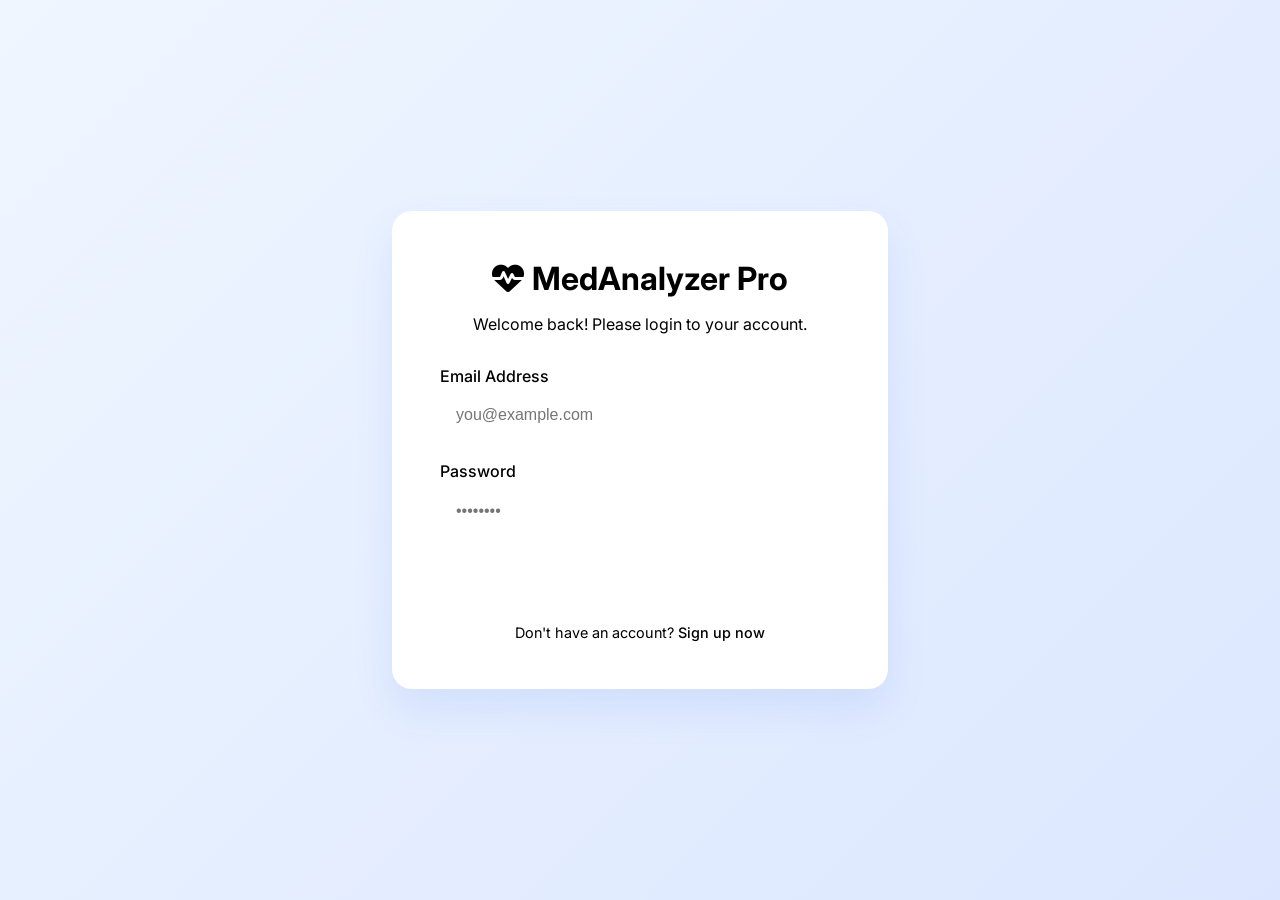
==== frontend/static/login.html @ 6c2210d1 "Initial commit: Removed OTP and added DB fallback" ====
<!DOCTYPE html>
<html lang="en">
<head>
    <meta charset="UTF-8">
    <meta name="viewport" content="width=device-width, initial-scale=1.0">
    <title>Login | MedAnalyzer Pro</title>
    <link rel="stylesheet" href="/static/style.css?v=3">
    <link href="https://fonts.googleapis.com/css2?family=Inter:wght@300;400;500;600;700&display=swap" rel="stylesheet">
    <link rel="stylesheet" href="https://cdnjs.cloudflare.com/ajax/libs/font-awesome/6.4.0/css/all.min.css">
    <style>
        body {
            display: flex;
            align-items: center;
            justify-content: center;
            height: 100vh;
            background: linear-gradient(135deg, #eff6ff 0%, #dce7ff 100%);
            margin: 0;
            font-family: 'Inter', sans-serif;
        }
        .auth-container {
            background: white;
            padding: 3rem;
            border-radius: 20px;
            box-shadow: 0 20px 40px rgba(37, 99, 235, 0.1);
            width: 100%;
            max-width: 400px;
            text-align: center;
        }
        .logo {
            font-size: 2rem;
            color: var(--primary-color);
            margin-bottom: 0.5rem;
            display: flex;
            align-items: center;
            justify-content: center;
            gap: 0.5rem;
            font-weight: 700;
        }
        .subtitle {
            color: var(--text-muted);
            margin-bottom: 2rem;
        }
        .input-group {
            margin-bottom: 1.5rem;
            text-align: left;
        }
        .input-group label {
            display: block;
            margin-bottom: 0.5rem;
            font-weight: 500;
            color: var(--text-main);
        }
        .input-group input {
            width: 100%;
            padding: 0.8rem 1rem;
            border: 1px solid var(--border-color);
            border-radius: 8px;
            font-size: 1rem;
            outline: none;
            transition: border-color 0.2s;
        }
        .input-group input:focus {
            border-color: var(--primary-color);
        }
        .primary-btn {
            width: 100%;
            padding: 0.8rem;
            font-size: 1rem;
            border-radius: 8px;
            background: var(--primary-color);
            color: white;
            border: none;
            cursor: pointer;
            font-weight: 600;
            transition: opacity 0.2s;
        }
        .primary-btn:hover {
            opacity: 0.9;
        }
        .auth-links {
            margin-top: 1.5rem;
            font-size: 0.9rem;
            color: var(--text-muted);
        }
        .auth-links a {
            color: var(--primary-color);
            text-decoration: none;
            font-weight: 500;
        }
        .error-msg {
            color: var(--danger);
            font-size: 0.9rem;
            margin-bottom: 1rem;
            display: none;
        }
        /* Dark Theme Support */
        body[data-theme="dark"] {
            background: linear-gradient(135deg, #0f172a 0%, #1e293b 100%);
            color: var(--text-main);
        }
        body[data-theme="dark"] .auth-container {
            background: var(--card-bg);
            box-shadow: 0 20px 40px rgba(0, 0, 0, 0.4);
        }
        body[data-theme="dark"] .input-group input {
            background: var(--bg-color);
            color: var(--text-main);
            border-color: var(--border-color);
        }
    </style>
</head>
<body>
    <script>
        if (localStorage.getItem('theme') === 'dark') {
            document.body.setAttribute('data-theme', 'dark');
        }
    </script>
    <div class="auth-container">
        <div class="logo">
            <i class="fas fa-heart-pulse"></i>
            <span>MedAnalyzer Pro</span>
        </div>
        <p class="subtitle">Welcome back! Please login to your account.</p>
        
        <div class="error-msg" id="error-msg"></div>

        <form id="login-form">
            <div class="input-group">
                <label>Email Address</label>
                <input type="email" id="email" required placeholder="you@example.com">
            </div>
            <div class="input-group">
                <label>Password</label>
                <input type="password" id="password" required placeholder="••••••••">
            </div>
            <button type="submit" class="primary-btn">Sign In</button>
        </form>

        <div class="auth-links">
            Don't have an account? <a href="/register">Sign up now</a>
        </div>
    </div>

    <script>
        document.getElementById('login-form').addEventListener('submit', async (e) => {
            e.preventDefault();
            const email = document.getElementById('email').value;
            const password = document.getElementById('password').value;
            const errorMsg = document.getElementById('error-msg');
            const btn = document.querySelector('.primary-btn');
            
            btn.innerHTML = '<i class="fas fa-spinner fa-spin"></i> Signing in...';
            btn.disabled = true;

            try {
                const res = await fetch('/api/login', {
                    method: 'POST',
                    headers: { 'Content-Type': 'application/json' },
                    body: JSON.stringify({ email, password })
                });
                const data = await res.json();
                
                if (res.ok) {
                    localStorage.setItem('token', data.access_token);
                    localStorage.setItem('user_name', data.name);
                    window.location.href = '/';
                } else {
                    errorMsg.textContent = data.detail || 'Login failed';
                    errorMsg.style.display = 'block';
                }
            } catch (err) {
                errorMsg.textContent = 'Network error. Please try again.';
                errorMsg.style.display = 'block';
            } finally {
                btn.innerHTML = 'Sign In';
                btn.disabled = false;
            }
        });
    </script>
</body>
</html>
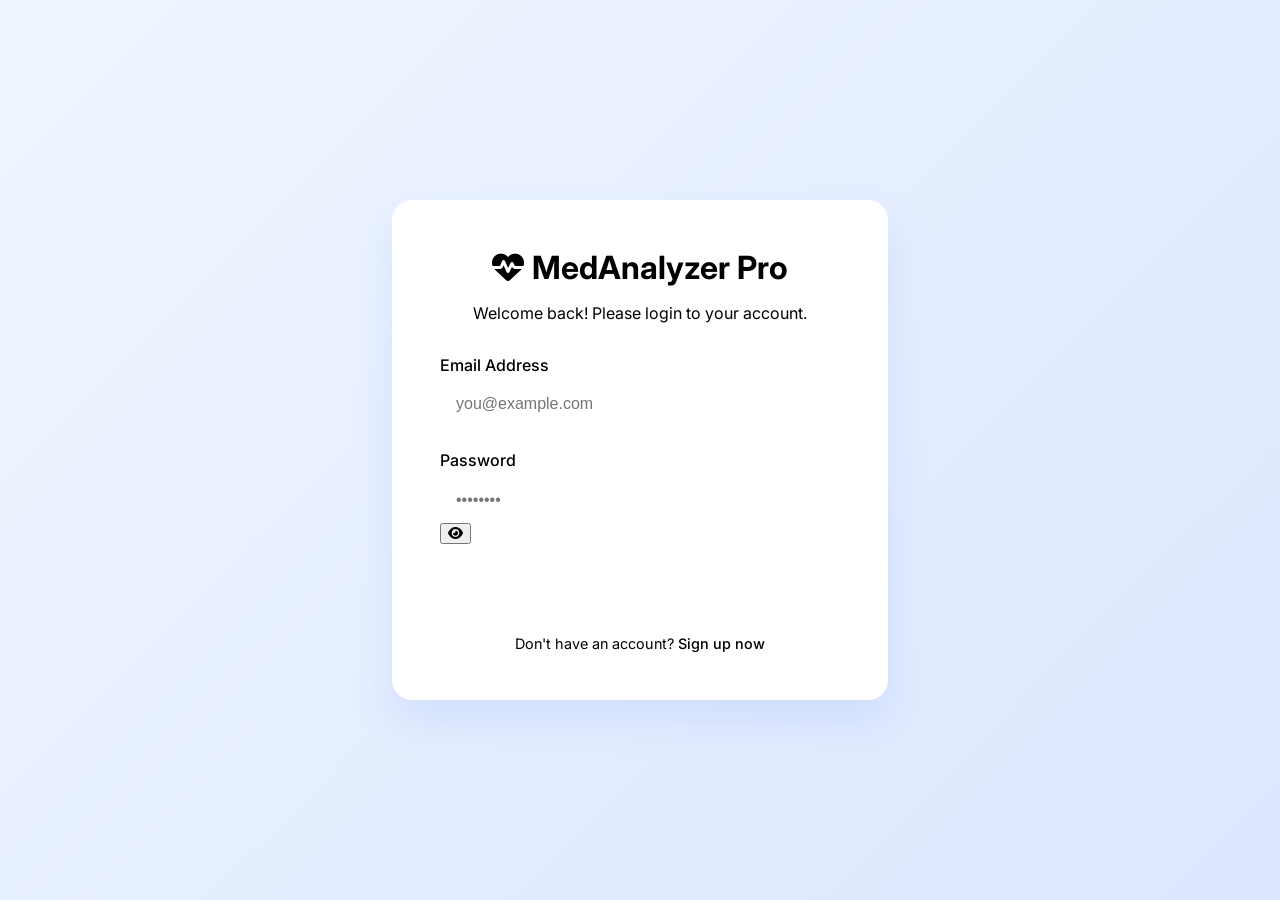
==== commit 7942b98e: "password eye button" ====
--- a/frontend/static/login.html
+++ b/frontend/static/login.html
@@ -131,7 +131,12 @@
             </div>
             <div class="input-group">
                 <label>Password</label>
-                <input type="password" id="password" required placeholder="••••••••">
+                <div class="password-toggle-container">
+                    <input type="password" id="password" required placeholder="••••••••">
+                    <button type="button" class="password-toggle" id="toggle-password" tabindex="-1">
+                        <i class="fas fa-eye"></i>
+                    </button>
+                </div>
             </div>
             <button type="submit" class="primary-btn">Sign In</button>
         </form>
@@ -142,6 +147,22 @@
     </div>
 
     <script>
+        // Password Visibility Toggle
+        document.getElementById('toggle-password').addEventListener('click', function() {
+            const passwordInput = document.getElementById('password');
+            const icon = this.querySelector('i');
+            
+            if (passwordInput.type === 'password') {
+                passwordInput.type = 'text';
+                icon.classList.remove('fa-eye');
+                icon.classList.add('fa-eye-slash');
+            } else {
+                passwordInput.type = 'password';
+                icon.classList.remove('fa-eye-slash');
+                icon.classList.add('fa-eye');
+            }
+        });
+
         document.getElementById('login-form').addEventListener('submit', async (e) => {
             e.preventDefault();
             const email = document.getElementById('email').value;
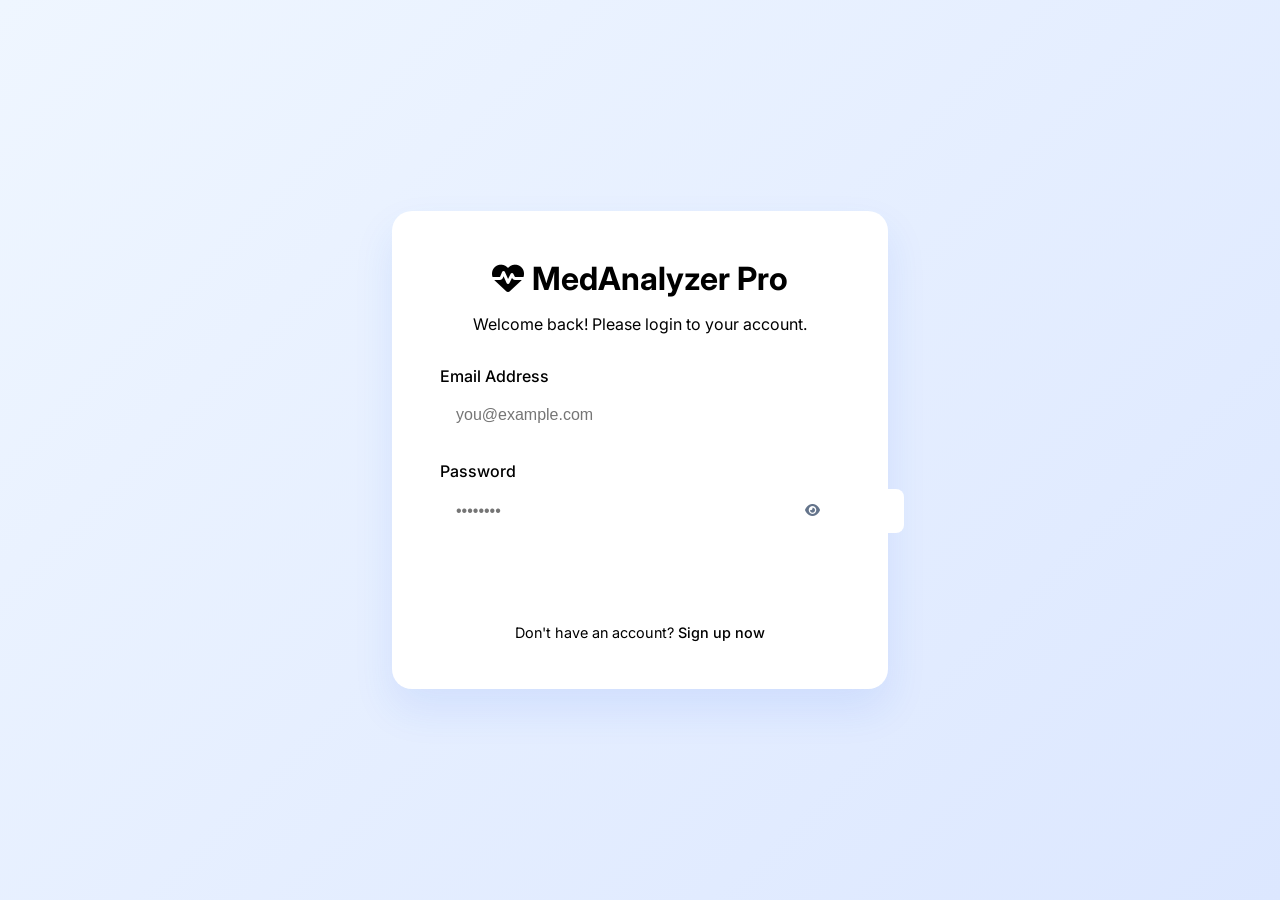
==== commit ab37f999: "change output format" ====
--- a/frontend/static/login.html
+++ b/frontend/static/login.html
@@ -106,6 +106,32 @@
             background: var(--bg-color);
             color: var(--text-main);
             border-color: var(--border-color);
+        }
+        /* Password Toggle Styles */
+        .password-toggle-container {
+            position: relative;
+            width: 100%;
+        }
+        .password-toggle-container input {
+            padding-right: 3rem !important;
+        }
+        .password-toggle {
+            position: absolute;
+            right: 0.75rem;
+            top: 50%;
+            transform: translateY(-50%);
+            background: none;
+            border: none;
+            color: #64748b;
+            cursor: pointer;
+            padding: 0.5rem;
+            display: flex;
+            align-items: center;
+            justify-content: center;
+            z-index: 10;
+        }
+        .password-toggle:hover {
+            color: #2563eb;
         }
     </style>
 </head>
